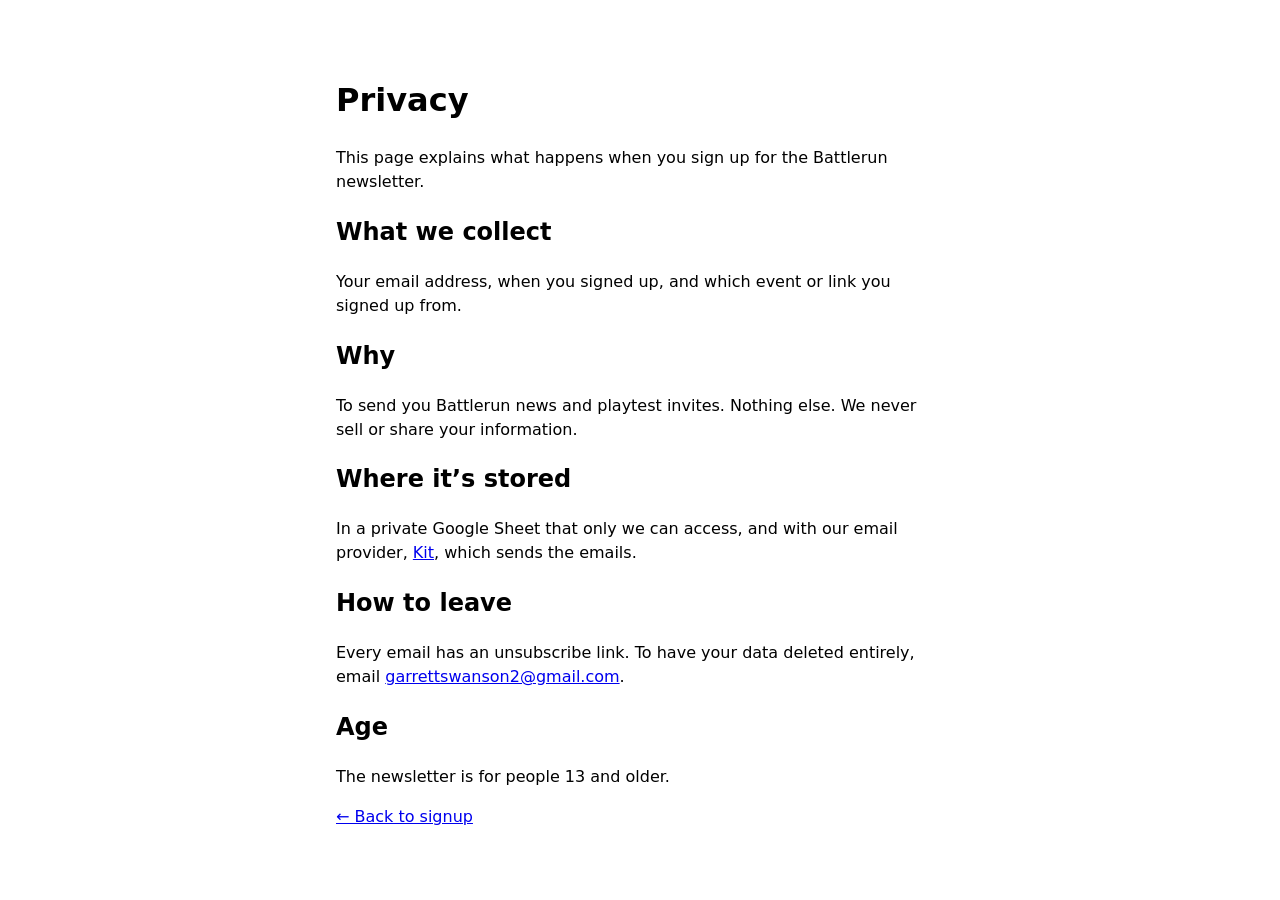
==== privacy.html @ 6f72d998 "Add Battlerun newsletter signup site Static signup page for GitHub Pages, privacy notice, and the Ap" ====
<!doctype html>
<html lang="en">
<head>
  <meta charset="utf-8">
  <meta name="viewport" content="width=device-width, initial-scale=1">
  <title>Battlerun · Privacy</title>
  <meta name="description" content="How Battlerun handles newsletter signups.">
  <link rel="stylesheet" href="style.css">
</head>
<body>
  <main class="doc">
    <h1>Privacy</h1>
    <p>This page explains what happens when you sign up for the Battlerun newsletter.</p>

    <h2>What we collect</h2>
    <p>Your email address, when you signed up, and which event or link you signed up from.</p>

    <h2>Why</h2>
    <p>To send you Battlerun news and playtest invites. Nothing else. We never sell or share your information.</p>

    <h2>Where it’s stored</h2>
    <p>In a private Google Sheet that only we can access, and with our email provider,
      <a href="https://kit.com/privacy">Kit</a>, which sends the emails.</p>

    <h2>How to leave</h2>
    <p>Every email has an unsubscribe link. To have your data deleted entirely, email
      <a href="mailto:garrettswanson2@gmail.com">garrettswanson2@gmail.com</a>.</p>

    <h2>Age</h2>
    <p>The newsletter is for people 13 and older.</p>

    <p><a href="./">← Back to signup</a></p>
  </main>
</body>
</html>
---- style.css ----
:root { color-scheme: light dark; --accent: #e4572e; }
* { box-sizing: border-box; }
body { margin: 0; font: 16px/1.5 system-ui, sans-serif; display: grid; min-height: 100vh; place-items: center; }
main { width: 100%; max-width: 420px; padding: 24px 16px; text-align: center; }
main.doc { max-width: 640px; text-align: left; }
form { display: grid; gap: 10px; }
input[type=email], button, .discord { font: inherit; padding: 12px 14px; border-radius: 8px; width: 100%; }
input[type=email] { border: 1px solid #8888; }
button, .discord { border: 0; background: var(--accent); color: #fff; cursor: pointer; text-decoration: none; display: block; }
button:disabled { opacity: .6; }
.discord { margin-top: 24px; background: #5865f2; }
.consent { font-size: 13px; opacity: .8; margin: 0; }
.hp { position: absolute; left: -10000px; width: 1px; height: 1px; overflow: hidden; }
.visually-hidden { position: absolute; width: 1px; height: 1px; overflow: hidden; clip: rect(0 0 0 0); }
[hidden] { display: none !important; }
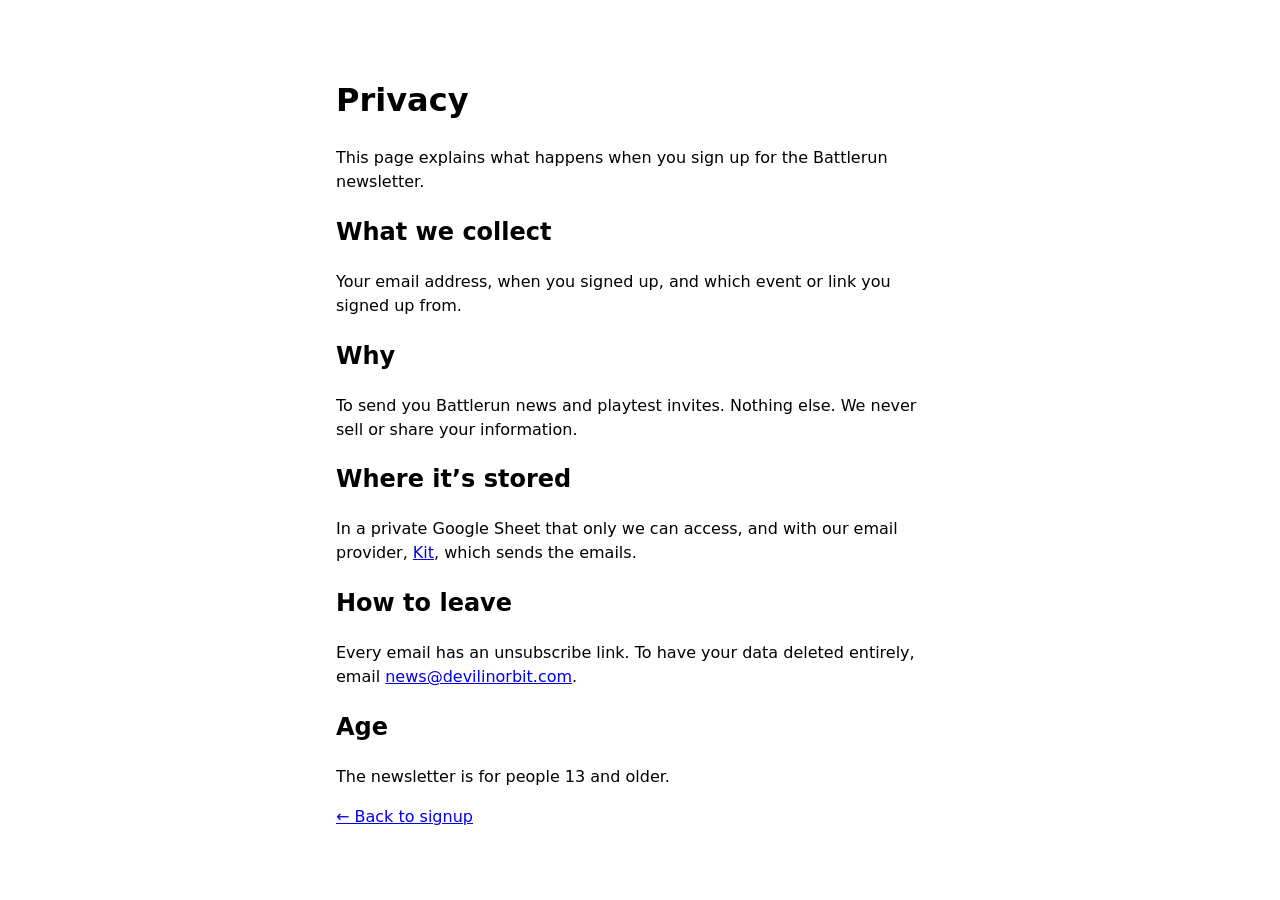
==== commit a95b659a: "Use domain contact email and add operations guide Privacy page contact is now news@devilinorbit.com " ====
--- a/privacy.html
+++ b/privacy.html
@@ -24,7 +24,7 @@
 
     <h2>How to leave</h2>
     <p>Every email has an unsubscribe link. To have your data deleted entirely, email
-      <a href="mailto:garrettswanson2@gmail.com">garrettswanson2@gmail.com</a>.</p>
+      <a href="mailto:news@devilinorbit.com">news@devilinorbit.com</a>.</p>
 
     <h2>Age</h2>
     <p>The newsletter is for people 13 and older.</p>
